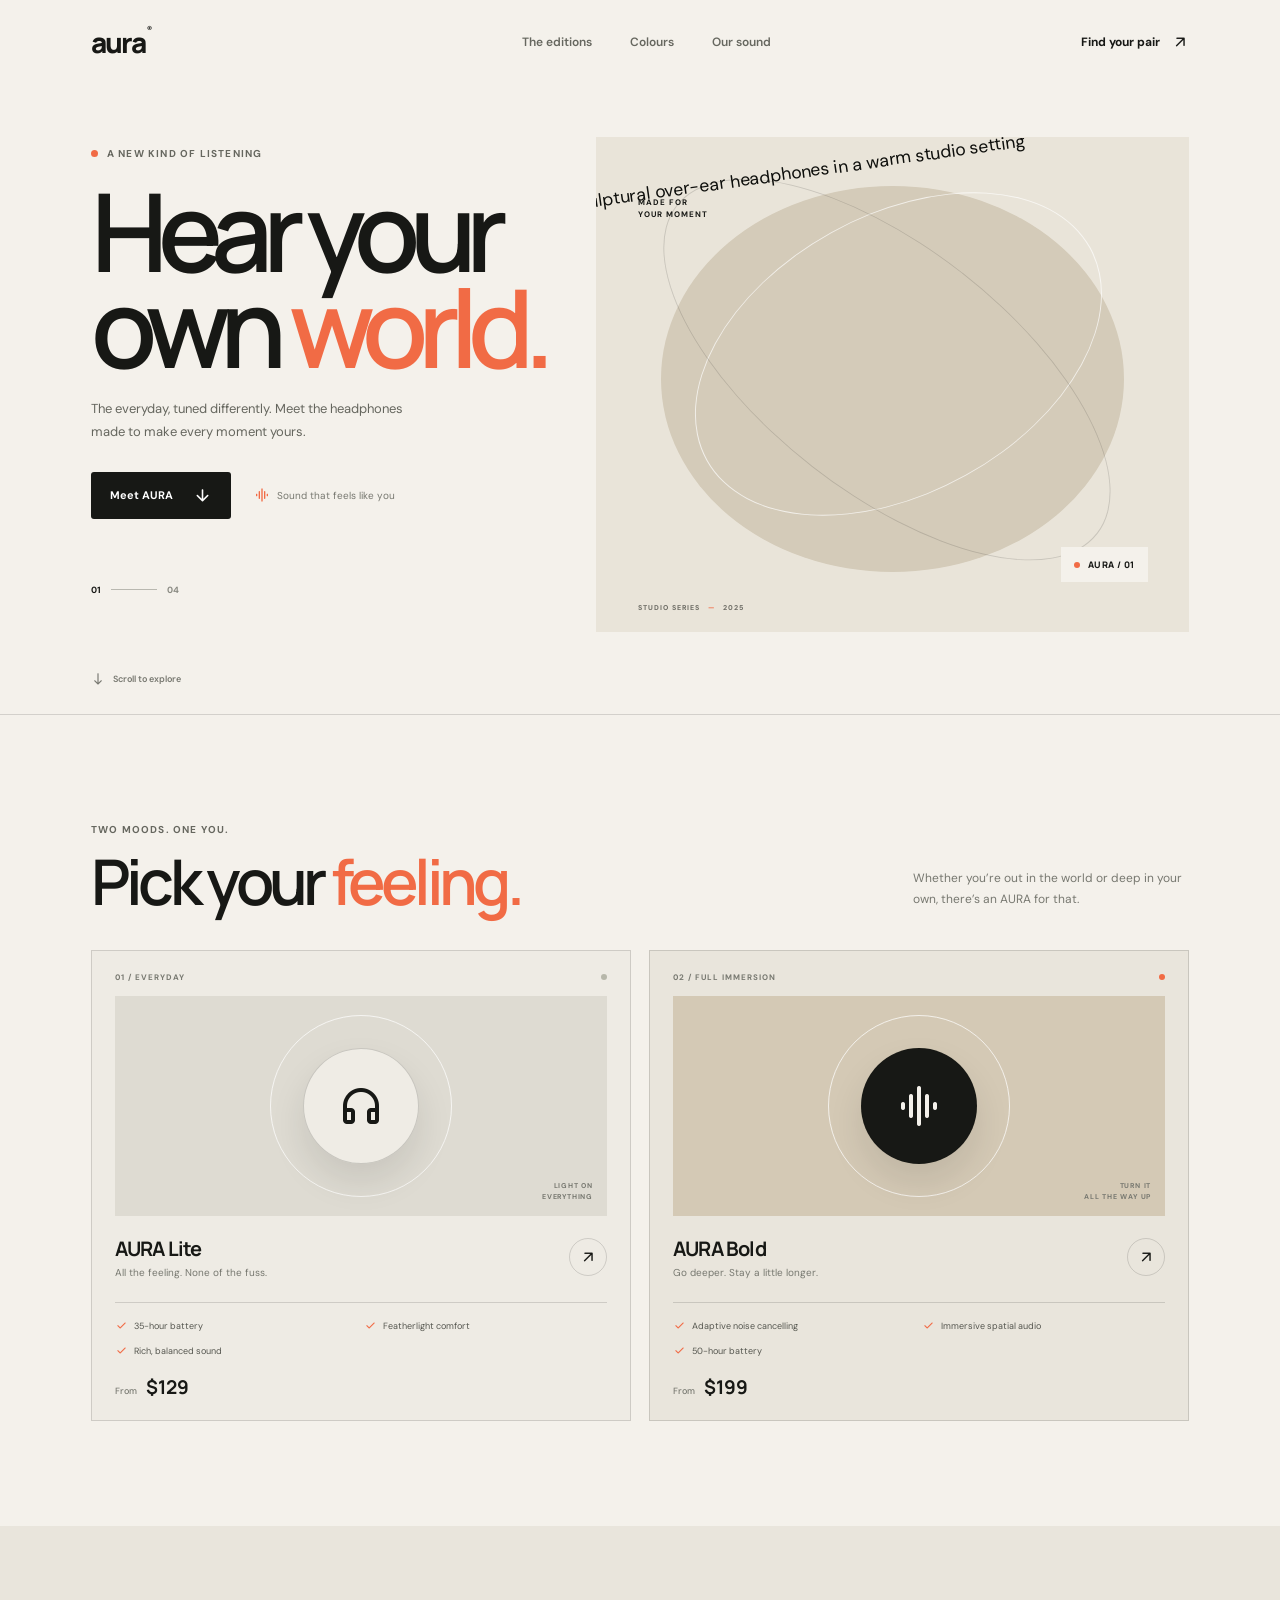
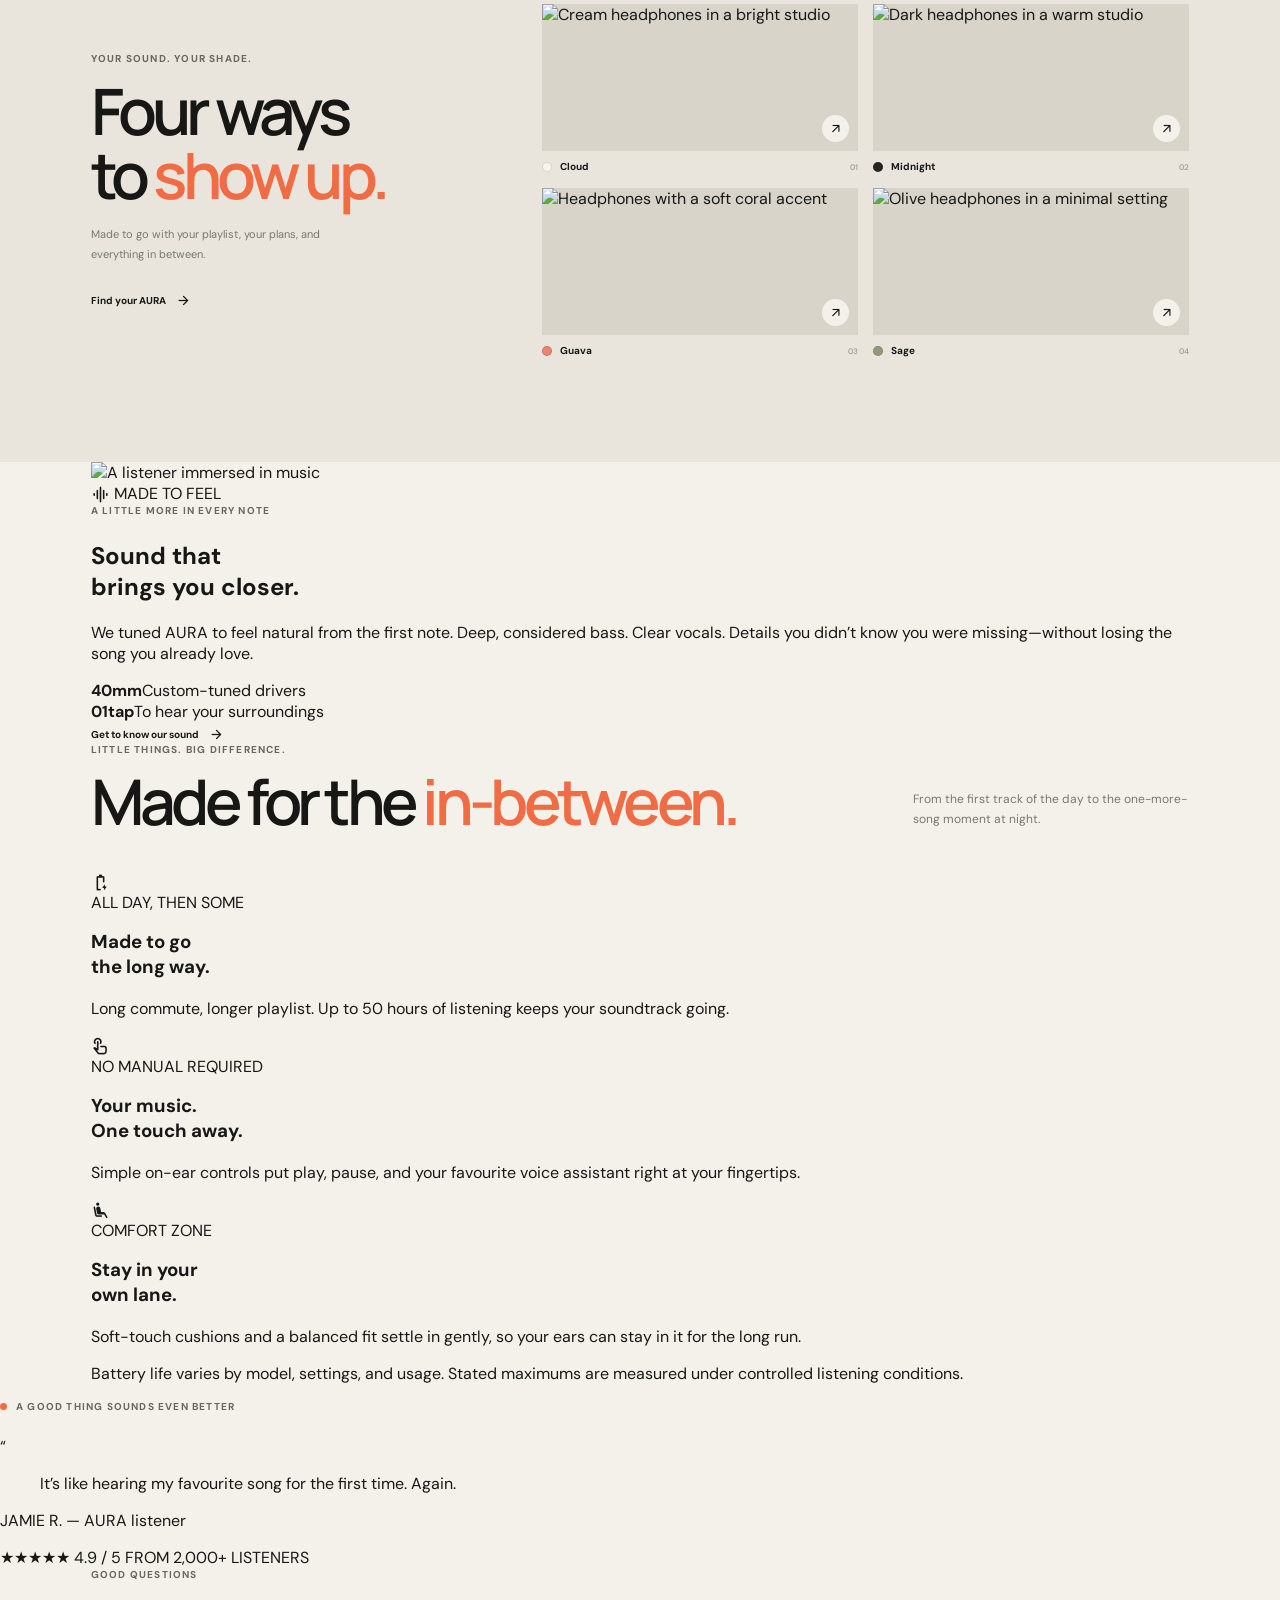
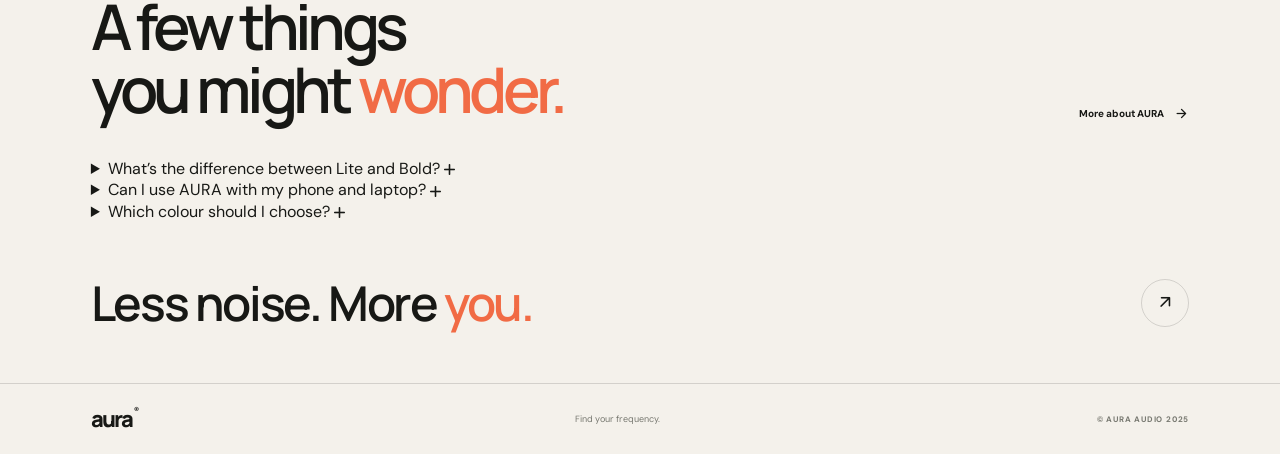
==== index.html @ 3f194fd4 "first commit" ====
<!DOCTYPE html>
<html lang="en">
<head>
  <meta charset="UTF-8">
  <meta name="viewport" content="width=device-width, initial-scale=1.0">
  <meta name="theme-color" content="#f4f1eb">
  <meta name="description" content="Meet AURA headphones. Two ways to listen, four colours to make them yours.">
  <title>AURA — Hear your own world</title>
  <link rel="preconnect" href="https://fonts.googleapis.com">
  <link rel="preconnect" href="https://fonts.gstatic.com" crossorigin>
  <link href="https://fonts.googleapis.com/css2?family=DM+Sans:wght@400;500;600;700&family=Manrope:wght@400;500;600;700;800&display=swap" rel="stylesheet">
  <link href="https://fonts.googleapis.com/css2?family=Material+Symbols+Rounded:opsz,wght,FILL,GRAD@20..48,400,0,0" rel="stylesheet">
  <script>tailwind = { config: { corePlugins: { preflight: false } } };</script>
  <script src="https://cdn.tailwindcss.com"></script>
  <link rel="stylesheet" href="style.css">
</head>
<body>
  <header class="site-header">
    <a class="wordmark" href="#" aria-label="AURA home">aura<span>®</span></a>
    <nav class="main-nav" aria-label="Main navigation">
      <a href="index.html#editions">The editions</a>
      <a href="index.html#colours">Colours</a>
      <a href="story.html">Our sound</a>
    </nav>
    <a class="header-cta" href="lite.html">Find your pair <span class="material-symbols-rounded" aria-hidden="true">arrow_outward</span></a>
  </header>

  <main>
    <section class="hero" id="story">
      <div class="hero-copy">
        <p class="eyebrow"><span class="eyebrow-dot"></span> A new kind of listening</p>
        <h1>Hear your<br>own <span>world.</span></h1>
        <p class="hero-description">The everyday, tuned differently. Meet the headphones made to make every moment yours.</p>
        <div class="hero-actions flex flex-wrap items-center gap-4">
          <a class="button button-dark inline-flex items-center gap-3" href="#editions">Meet AURA <span class="material-symbols-rounded" aria-hidden="true">arrow_downward</span></a>
          <p class="hero-note"><span class="material-symbols-rounded" aria-hidden="true">graphic_eq</span> Sound that feels like you</p>
        </div>
        <div class="hero-index"><span>01</span><span class="index-line"></span><span>04</span></div>
      </div>
      <div class="hero-art" aria-label="AURA over-ear headphones">
        <div class="art-orbit orbit-one"></div>
        <div class="art-orbit orbit-two"></div>
        <span class="art-caption">MADE FOR<br>YOUR MOMENT</span>
        <img
          class="hero-image"
          src="https://images.unsplash.com/photo-1505740420928-5e560c06d30e?auto=format&fit=crop&w=1200&q=90"
          alt="Sculptural over-ear headphones in a warm studio setting"
        >
        <div class="image-tag"><span class="tag-dot"></span> AURA / 01</div>
        <div class="image-counter">STUDIO SERIES <span>—</span> 2025</div>
      </div>
      <a class="scroll-cue" href="#editions"><span class="material-symbols-rounded" aria-hidden="true">south</span> Scroll to explore</a>
    </section>

    <section class="editions section-wrap" id="editions">
      <div class="section-heading">
        <div>
          <p class="eyebrow">Two moods. One you.</p>
          <h2>Pick your <span>feeling.</span></h2>
        </div>
        <p class="section-intro">Whether you’re out in the world or deep in your own, there’s an AURA for that.</p>
      </div>
      <div class="edition-grid">
        <article class="edition-card lite-card">
          <div class="edition-topline"><span>01 / EVERYDAY</span><span class="edition-dot"></span></div>
          <div class="edition-art lite-art">
            <span class="material-symbols-rounded edition-icon" aria-hidden="true">headphones</span>
            <span class="art-side-note">LIGHT ON<br>EVERYTHING</span>
          </div>
          <div class="edition-info">
            <div><h3>AURA Lite</h3><p>All the feeling. None of the fuss.</p></div>
            <a class="round-link" href="lite.html" aria-label="Explore AURA Lite"><span class="material-symbols-rounded" aria-hidden="true">arrow_outward</span></a>
          </div>
          <ul class="feature-list">
            <li><span class="material-symbols-rounded" aria-hidden="true">check</span> 35-hour battery</li>
            <li><span class="material-symbols-rounded" aria-hidden="true">check</span> Featherlight comfort</li>
            <li><span class="material-symbols-rounded" aria-hidden="true">check</span> Rich, balanced sound</li>
          </ul>
          <div class="edition-price"><span>From</span> $129</div>
        </article>

        <article class="edition-card bold-card">
          <div class="edition-topline"><span>02 / FULL IMMERSION</span><span class="edition-dot"></span></div>
          <div class="edition-art bold-art">
            <span class="material-symbols-rounded edition-icon" aria-hidden="true">graphic_eq</span>
            <span class="art-side-note">TURN IT<br>ALL THE WAY UP</span>
          </div>
          <div class="edition-info">
            <div><h3>AURA Bold</h3><p>Go deeper. Stay a little longer.</p></div>
            <a class="round-link" href="bold.html" aria-label="Explore AURA Bold"><span class="material-symbols-rounded" aria-hidden="true">arrow_outward</span></a>
          </div>
          <ul class="feature-list">
            <li><span class="material-symbols-rounded" aria-hidden="true">check</span> Adaptive noise cancelling</li>
            <li><span class="material-symbols-rounded" aria-hidden="true">check</span> Immersive spatial audio</li>
            <li><span class="material-symbols-rounded" aria-hidden="true">check</span> 50-hour battery</li>
          </ul>
          <div class="edition-price"><span>From</span> $199</div>
        </article>
      </div>
    </section>

    <section class="colours section-wrap" id="colours">
      <div class="colour-copy">
        <p class="eyebrow">Your sound. Your shade.</p>
        <h2>Four ways<br>to <span>show up.</span></h2>
        <p>Made to go with your playlist, your plans, and everything in between.</p>
        <a class="text-link" href="lite.html">Find your AURA <span class="material-symbols-rounded" aria-hidden="true">arrow_forward</span></a>
      </div>
      <div class="colour-grid">
        <article class="colour-card colour-cream">
          <div class="colour-photo"><img src="https://images.unsplash.com/photo-1546435770-a3e426bf472b?auto=format&fit=crop&w=700&q=85" alt="Cream headphones in a bright studio" loading="lazy"><span class="material-symbols-rounded" aria-hidden="true">arrow_outward</span></div>
          <div class="colour-name"><span class="swatch swatch-cream"></span><span>Cloud</span><span class="colour-number">01</span></div>
        </article>
        <article class="colour-card colour-black">
          <div class="colour-photo"><img src="https://images.unsplash.com/photo-1505740420928-5e560c06d30e?auto=format&fit=crop&w=700&q=85" alt="Dark headphones in a warm studio" loading="lazy"><span class="material-symbols-rounded" aria-hidden="true">arrow_outward</span></div>
          <div class="colour-name"><span class="swatch swatch-black"></span><span>Midnight</span><span class="colour-number">02</span></div>
        </article>
        <article class="colour-card colour-coral">
          <div class="colour-photo"><img src="https://images.unsplash.com/photo-1590658268037-6bf12165a8df?auto=format&fit=crop&w=700&q=85" alt="Headphones with a soft coral accent" loading="lazy"><span class="material-symbols-rounded" aria-hidden="true">arrow_outward</span></div>
          <div class="colour-name"><span class="swatch swatch-coral"></span><span>Guava</span><span class="colour-number">03</span></div>
        </article>
        <article class="colour-card colour-green">
          <div class="colour-photo"><img src="https://images.unsplash.com/photo-1484704849700-f032a568e944?auto=format&fit=crop&w=700&q=85" alt="Olive headphones in a minimal setting" loading="lazy"><span class="material-symbols-rounded" aria-hidden="true">arrow_outward</span></div>
          <div class="colour-name"><span class="swatch swatch-green"></span><span>Sage</span><span class="colour-number">04</span></div>
        </article>
      </div>
    </section>

    <section class="sound-section section-wrap">
      <div class="sound-visual">
        <img src="https://images.unsplash.com/photo-1516280440614-37939bbacd81?auto=format&fit=crop&w=1100&q=85" alt="A listener immersed in music" loading="lazy">
        <div class="sound-visual-note"><span class="material-symbols-rounded" aria-hidden="true">graphic_eq</span> MADE TO FEEL</div>
      </div>
      <div class="sound-copy">
        <p class="eyebrow">A little more in every note</p>
        <h2>Sound that<br>brings you <span>closer.</span></h2>
        <p>We tuned AURA to feel natural from the first note. Deep, considered bass. Clear vocals. Details you didn’t know you were missing—without losing the song you already love.</p>
        <div class="sound-stats">
          <div><strong>40<span>mm</span></strong><span>Custom-tuned drivers</span></div>
          <div><strong>01<span>tap</span></strong><span>To hear your surroundings</span></div>
        </div>
        <a class="text-link" href="story.html">Get to know our sound <span class="material-symbols-rounded" aria-hidden="true">arrow_forward</span></a>
      </div>
    </section>

    <section class="experience-section section-wrap">
      <div class="section-heading">
        <div><p class="eyebrow">Little things. Big difference.</p><h2>Made for the <span>in-between.</span></h2></div>
        <p class="section-intro">From the first track of the day to the one-more-song moment at night.</p>
      </div>
      <div class="experience-grid grid gap-4">
        <article class="experience-card">
          <span class="material-symbols-rounded" aria-hidden="true">battery_charging_full</span>
          <p class="experience-label">ALL DAY, THEN SOME</p>
          <h3>Made to go<br>the long way.</h3>
          <p>Long commute, longer playlist. Up to 50 hours of listening keeps your soundtrack going.</p>
        </article>
        <article class="experience-card">
          <span class="material-symbols-rounded" aria-hidden="true">touch_app</span>
          <p class="experience-label">NO MANUAL REQUIRED</p>
          <h3>Your music.<br>One touch away.</h3>
          <p>Simple on-ear controls put play, pause, and your favourite voice assistant right at your fingertips.</p>
        </article>
        <article class="experience-card">
          <span class="material-symbols-rounded" aria-hidden="true">airline_seat_recline_extra</span>
          <p class="experience-label">COMFORT ZONE</p>
          <h3>Stay in your<br>own lane.</h3>
          <p>Soft-touch cushions and a balanced fit settle in gently, so your ears can stay in it for the long run.</p>
        </article>
      </div>
      <p class="fine-print">Battery life varies by model, settings, and usage. Stated maximums are measured under controlled listening conditions.</p>
    </section>

    <section class="quote-section">
      <p class="eyebrow"><span class="eyebrow-dot"></span> A good thing sounds even better</p>
      <span class="quote-mark" aria-hidden="true">“</span>
      <blockquote>It’s like hearing my favourite song for the first time. Again.</blockquote>
      <p class="quote-credit">JAMIE R. <span>— AURA listener</span></p>
      <div class="quote-rating" aria-label="Five out of five stars">★★★★★ <span>4.9 / 5 FROM 2,000+ LISTENERS</span></div>
    </section>

    <section class="faq-section section-wrap">
      <div class="section-heading">
        <div><p class="eyebrow">Good questions</p><h2>A few things<br>you might <span>wonder.</span></h2></div>
        <a class="text-link" href="story.html#faq">More about AURA <span class="material-symbols-rounded" aria-hidden="true">arrow_forward</span></a>
      </div>
      <div class="faq-list">
        <details><summary>What’s the difference between Lite and Bold?<span class="material-symbols-rounded" aria-hidden="true">add</span></summary><p>Lite keeps things light and straightforward, with comfortable everyday listening and up to 35 hours of battery. Bold adds adaptive noise cancelling, spatial audio, and up to 50 hours of battery life for deeper immersion.</p></details>
        <details><summary>Can I use AURA with my phone and laptop?<span class="material-symbols-rounded" aria-hidden="true">add</span></summary><p>Yes. AURA headphones connect wirelessly to your everyday Bluetooth devices, so you can move between your phone, tablet, and computer.</p></details>
        <details><summary>Which colour should I choose?<span class="material-symbols-rounded" aria-hidden="true">add</span></summary><p>Cloud, Midnight, Guava, and Sage are available across both editions. Go with the shade that feels most like you.</p></details>
      </div>
    </section>

    <section class="closing-banner">
      <p>Less noise. More <span>you.</span></p>
      <a href="lite.html" aria-label="Explore AURA headphones"><span class="material-symbols-rounded" aria-hidden="true">arrow_outward</span></a>
    </section>
  </main>

  <footer class="site-footer">
    <a class="wordmark" href="#" aria-label="AURA home">aura<span>®</span></a>
    <p>Find your frequency.</p>
    <span>© AURA AUDIO 2025</span>
  </footer>
</body>
</html>
---- style.css ----
:root {
  color-scheme: light;
  --paper: #f4f1eb;
  --ink: #171815;
  --muted: #777870;
  --orange: #f16b45;
  --line: rgba(23, 24, 21, 0.15);
  --display: "Manrope", sans-serif;
  --body: "DM Sans", sans-serif;
}

* {
  box-sizing: border-box;
}

html {
  scroll-behavior: smooth;
}

body {
  margin: 0;
  background: var(--paper);
  color: var(--ink);
  font-family: var(--body);
  -webkit-font-smoothing: antialiased;
}

a {
  color: inherit;
  text-decoration: none;
}

.material-symbols-rounded {
  font-size: 19px;
  font-weight: normal;
  line-height: 1;
  vertical-align: middle;
  font-variation-settings: "FILL" 0, "wght" 400, "GRAD" 0, "opsz" 24;
}

.site-header {
  height: 84px;
  max-width: 1440px;
  margin: 0 auto;
  padding: 0 7.1%;
  display: flex;
  align-items: center;
  justify-content: space-between;
}

.wordmark {
  font-family: var(--display);
  font-size: 28px;
  font-weight: 800;
  letter-spacing: -2px;
}

.wordmark span {
  display: inline-block;
  margin-left: 2px;
  font-family: var(--body);
  font-size: 10px;
  font-weight: 600;
  letter-spacing: 0;
  vertical-align: top;
}

.main-nav {
  display: flex;
  gap: 38px;
  margin-left: 60px;
  color: #66675f;
  font-size: 12px;
  font-weight: 600;
}

.main-nav a,
.header-cta,
.text-link {
  transition: color 180ms ease;
}

.main-nav a:hover,
.header-cta:hover,
.text-link:hover {
  color: var(--orange);
}

.header-cta {
  display: flex;
  align-items: center;
  gap: 12px;
  font-size: 12px;
  font-weight: 700;
}

.header-cta .material-symbols-rounded {
  font-size: 17px;
}

.hero {
  position: relative;
  display: grid;
  grid-template-columns: 0.92fr 1.08fr;
  min-height: 630px;
  max-width: 1440px;
  margin: 0 auto;
  padding: 48px 7.1% 78px;
  overflow: hidden;
}

.hero-copy {
  position: relative;
  z-index: 2;
  align-self: center;
  padding: 0 0 25px;
}

.eyebrow {
  display: flex;
  align-items: center;
  gap: 9px;
  margin: 0 0 23px;
  color: #66675f;
  font-size: 10px;
  font-weight: 700;
  letter-spacing: 1.2px;
  text-transform: uppercase;
}

.eyebrow-dot,
.tag-dot {
  width: 7px;
  height: 7px;
  border-radius: 50%;
  background: var(--orange);
}

h1,
h2,
h3,
p {
  margin-top: 0;
}

.hero h1 {
  margin-bottom: 22px;
  font-family: var(--display);
  font-size: clamp(70px, 8.5vw, 122px);
  font-weight: 600;
  letter-spacing: -0.095em;
  line-height: 0.88;
}

.hero h1 span,
.section-heading h2 span,
.colour-copy h2 span,
.closing-banner p span {
  color: var(--orange);
}

.hero-description {
  max-width: 330px;
  margin-bottom: 28px;
  color: #65665e;
  font-size: 13px;
  line-height: 1.8;
}

.hero-actions {
  display: flex;
  align-items: center;
  gap: 23px;
}

.button {
  min-height: 47px;
  display: inline-flex;
  align-items: center;
  justify-content: center;
  gap: 20px;
  padding: 0 19px;
  border-radius: 3px;
  font-size: 11px;
  font-weight: 700;
  transition: background-color 180ms ease, transform 180ms ease;
}

.button:hover {
  transform: translateY(-2px);
}

.button-dark {
  background: var(--ink);
  color: #fff;
}

.button-dark:hover {
  background: var(--orange);
}

.hero-note {
  display: flex;
  align-items: center;
  gap: 7px;
  margin: 0;
  color: #777870;
  font-size: 10px;
}

.hero-note .material-symbols-rounded {
  color: var(--orange);
  font-size: 16px;
}

.hero-index {
  display: flex;
  align-items: center;
  gap: 10px;
  margin-top: 65px;
  color: #898a82;
  font-size: 9px;
  font-weight: 700;
}

.hero-index span:first-child {
  color: var(--ink);
}

.index-line {
  width: 46px;
  height: 1px;
  background: #b9b8b0;
}

.hero-art {
  position: relative;
  align-self: center;
  min-width: 0;
  height: 495px;
  overflow: hidden;
  background: #e9e4d9;
}

.hero-art::before {
  position: absolute;
  top: 10%;
  left: 11%;
  width: 78%;
  height: 78%;
  border-radius: 50%;
  background: #d4cbb9;
  content: "";
}

.hero-image {
  position: absolute;
  top: 7%;
  left: 2%;
  width: 96%;
  height: 87%;
  object-fit: cover;
  mix-blend-mode: multiply;
  transform: rotate(-8deg) scale(1.1);
  filter: contrast(1.08) saturate(0.85);
}

.art-orbit {
  position: absolute;
  z-index: 1;
  top: 7%;
  left: 14%;
  width: 74%;
  height: 74%;
  border: 1px solid rgba(255, 255, 255, 0.7);
  border-radius: 50%;
  transform: rotate(-29deg) scaleY(0.76);
  pointer-events: none;
}

.orbit-two {
  top: 16%;
  left: 4%;
  width: 90%;
  height: 62%;
  border-color: rgba(23, 24, 21, 0.15);
  transform: rotate(38deg) scaleY(0.8);
}

.art-caption {
  position: absolute;
  z-index: 2;
  top: 12%;
  left: 7%;
  font-size: 8px;
  font-weight: 700;
  letter-spacing: 1px;
  line-height: 1.55;
}

.image-tag {
  position: absolute;
  z-index: 2;
  right: 7%;
  bottom: 10%;
  display: flex;
  align-items: center;
  gap: 8px;
  padding: 11px 13px;
  background: var(--paper);
  font-family: var(--display);
  font-size: 9px;
  font-weight: 800;
  letter-spacing: 0.4px;
}

.tag-dot {
  width: 6px;
  height: 6px;
}

.image-counter {
  position: absolute;
  bottom: 4%;
  left: 7%;
  color: #6b6a63;
  font-size: 7px;
  font-weight: 700;
  letter-spacing: 1px;
}

.image-counter span {
  padding: 0 5px;
  color: var(--orange);
}

.scroll-cue {
  position: absolute;
  bottom: 28px;
  left: 7.1%;
  display: flex;
  align-items: center;
  gap: 8px;
  color: #777870;
  font-size: 9px;
  font-weight: 600;
}

.scroll-cue .material-symbols-rounded {
  font-size: 14px;
}

.section-wrap {
  max-width: 1440px;
  margin: 0 auto;
  padding-right: 7.1%;
  padding-left: 7.1%;
}

.editions {
  padding-top: 108px;
  padding-bottom: 105px;
  border-top: 1px solid var(--line);
}

.section-heading {
  display: flex;
  align-items: flex-end;
  justify-content: space-between;
  margin-bottom: 37px;
}

.section-heading .eyebrow,
.colour-copy .eyebrow {
  margin-bottom: 14px;
}

.section-heading h2,
.colour-copy h2 {
  margin: 0;
  font-family: var(--display);
  font-size: clamp(40px, 5vw, 63px);
  font-weight: 600;
  letter-spacing: -0.075em;
  line-height: 1;
}

.section-intro {
  max-width: 275px;
  margin: 0 1px 4px 24px;
  color: #777870;
  font-size: 12px;
  line-height: 1.7;
}

.edition-grid {
  display: grid;
  grid-template-columns: 1fr 1fr;
  gap: 18px;
}

.edition-card {
  position: relative;
  min-width: 0;
  padding: 21px 23px 20px;
  border: 1px solid var(--line);
  background: #eeebe4;
}

.bold-card {
  background: #e9e5dc;
}

.edition-topline {
  display: flex;
  align-items: center;
  justify-content: space-between;
  color: #777870;
  font-size: 8px;
  font-weight: 700;
  letter-spacing: 1px;
}

.edition-dot {
  width: 6px;
  height: 6px;
  border-radius: 50%;
  background: #b7b7aa;
}

.bold-card .edition-dot {
  background: var(--orange);
}

.edition-art {
  position: relative;
  display: grid;
  min-height: 220px;
  margin: 14px 0 19px;
  overflow: hidden;
  place-items: center;
}

.lite-art {
  background: #dedbd2;
}

.bold-art {
  background: #d4c9b5;
}

.edition-art::before {
  position: absolute;
  width: 180px;
  height: 180px;
  border: 1px solid rgba(255, 255, 255, 0.72);
  border-radius: 50%;
  content: "";
}

.edition-icon {
  position: relative;
  z-index: 1;
  display: grid;
  width: 116px;
  height: 116px;
  border: 1px solid rgba(23, 24, 21, 0.18);
  border-radius: 50%;
  background: rgba(244, 241, 235, 0.78);
  color: var(--ink);
  font-size: 48px;
  place-items: center;
  box-shadow: 0 18px 35px rgba(23, 24, 21, 0.1);
}

.bold-art .edition-icon {
  background: var(--ink);
  color: var(--paper);
}

.art-side-note {
  position: absolute;
  right: 14px;
  bottom: 14px;
  color: #777870;
  font-size: 7px;
  font-weight: 700;
  letter-spacing: 0.8px;
  line-height: 1.6;
  text-align: right;
}

.edition-info {
  display: flex;
  align-items: center;
  justify-content: space-between;
}

.edition-info h3 {
  margin-bottom: 4px;
  font-family: var(--display);
  font-size: 20px;
  font-weight: 700;
  letter-spacing: -0.8px;
}

.edition-info p {
  margin: 0;
  color: #777870;
  font-size: 10px;
}

.round-link,
.closing-banner > a {
  display: grid;
  width: 38px;
  height: 38px;
  border: 1px solid var(--line);
  border-radius: 50%;
  transition: color 180ms ease, background-color 180ms ease;
  place-items: center;
}

.round-link:hover,
.closing-banner > a:hover {
  background: var(--ink);
  color: white;
}

.round-link .material-symbols-rounded {
  font-size: 17px;
}

.feature-list {
  display: grid;
  grid-template-columns: 1fr 1fr;
  gap: 12px 6px;
  margin: 23px 0 17px;
  padding: 16px 0 0;
  border-top: 1px solid var(--line);
  list-style: none;
}

.feature-list li {
  display: flex;
  align-items: center;
  gap: 6px;
  color: #55564f;
  font-size: 9px;
}

.feature-list .material-symbols-rounded {
  color: var(--orange);
  font-size: 13px;
}

.edition-price {
  font-family: var(--display);
  font-size: 19px;
  font-weight: 700;
}

.edition-price span {
  margin-right: 5px;
  color: #777870;
  font-family: var(--body);
  font-size: 9px;
  font-weight: 500;
}

.colours {
  display: grid;
  grid-template-columns: 0.72fr 1.28fr;
  gap: 8%;
  align-items: center;
  padding-top: 78px;
  padding-bottom: 105px;
  background: #e9e5dc;
}

.colour-copy h2 {
  font-size: clamp(45px, 5vw, 65px);
}

.colour-copy > p:not(.eyebrow) {
  max-width: 260px;
  margin: 18px 0 23px;
  color: #777870;
  font-size: 11px;
  line-height: 1.8;
}

.text-link {
  display: inline-flex;
  align-items: center;
  gap: 10px;
  font-size: 10px;
  font-weight: 700;
}

.text-link .material-symbols-rounded {
  font-size: 15px;
}

.colour-grid {
  display: grid;
  grid-template-columns: 1fr 1fr;
  gap: 15px;
}

.colour-card {
  min-width: 0;
}

.colour-photo {
  position: relative;
  height: 147px;
  overflow: hidden;
  background: #d9d4c9;
}

.colour-photo img {
  width: 100%;
  height: 100%;
  object-fit: cover;
  transition: transform 300ms ease;
}

.colour-card:hover .colour-photo img {
  transform: scale(1.04);
}

.colour-photo > .material-symbols-rounded {
  position: absolute;
  right: 9px;
  bottom: 9px;
  display: grid;
  width: 27px;
  height: 27px;
  border-radius: 50%;
  background: var(--paper);
  font-size: 14px;
  place-items: center;
}

.colour-name {
  display: flex;
  align-items: center;
  gap: 8px;
  padding-top: 9px;
  font-size: 10px;
  font-weight: 700;
}

.swatch {
  width: 10px;
  height: 10px;
  border: 1px solid rgba(23, 24, 21, 0.14);
  border-radius: 50%;
}

.swatch-cream {
  background: #f7f4ed;
}

.swatch-black {
  background: #252621;
}

.swatch-coral {
  background: #e98570;
}

.swatch-green {
  background: #929b79;
}

.colour-number {
  margin-left: auto;
  color: #98988f;
  font-size: 8px;
  font-weight: 500;
}

.closing-banner {
  display: flex;
  align-items: center;
  justify-content: space-between;
  max-width: 1440px;
  margin: 0 auto;
  padding: 48px 7.1%;
}

.closing-banner p {
  margin: 0;
  font-family: var(--display);
  font-size: clamp(30px, 4vw, 48px);
  font-weight: 600;
  letter-spacing: -2.4px;
}

.closing-banner > a {
  width: 48px;
  height: 48px;
}

.site-footer {
  display: flex;
  align-items: center;
  justify-content: space-between;
  padding: 20px 7.1%;
  border-top: 1px solid var(--line);
}

.site-footer .wordmark {
  font-size: 22px;
}

.site-footer p,
.site-footer > span {
  margin: 0;
  color: #777870;
  font-size: 9px;
}

.site-footer > span {
  font-size: 8px;
  font-weight: 700;
  letter-spacing: 0.8px;
}

@media (min-width: 1441px) {
  .section-wrap {
    padding-right: 102px;
    padding-left: 102px;
  }
}

@media (max-width: 900px) {
  .site-header {
    padding-right: 5%;
    padding-left: 5%;
  }

  .main-nav {
    gap: 20px;
    margin-left: 0;
  }

  .hero {
    grid-template-columns: 0.9fr 1.1fr;
    min-height: 560px;
    padding-right: 5%;
    padding-left: 5%;
  }

  .hero-art {
    height: 420px;
  }

  .hero h1 {
    font-size: clamp(68px, 9vw, 88px);
  }

  .section-wrap {
    padding-right: 5%;
    padding-left: 5%;
  }

  .colours {
    gap: 5%;
  }

  .colour-photo {
    height: 120px;
  }

  .closing-banner,
  .site-footer {
    padding-right: 5%;
    padding-left: 5%;
  }
}

@media (max-width: 640px) {
  .site-header {
    height: 70px;
    padding-right: 6%;
    padding-left: 6%;
  }

  .wordmark {
    font-size: 25px;
  }

  .main-nav {
    display: none;
  }

  .header-cta {
    gap: 6px;
    font-size: 10px;
  }

  .hero {
    display: flex;
    flex-direction: column;
    align-items: stretch;
    min-height: 0;
    padding: 48px 6% 69px;
  }

  .hero-copy {
    padding: 0;
  }

  .hero h1 {
    font-size: clamp(74px, 18vw, 106px);
  }

  .hero-description {
    max-width: 300px;
    font-size: 12px;
  }

  .hero-index {
    display: none;
  }

  .hero-art {
    width: 100%;
    height: min(105vw, 390px);
    margin-top: 36px;
  }

  .scroll-cue {
    bottom: 26px;
    left: 6%;
  }

  .section-wrap {
    padding-right: 6%;
    padding-left: 6%;
  }

  .editions {
    padding-top: 72px;
    padding-bottom: 72px;
  }

  .section-heading {
    display: block;
    margin-bottom: 26px;
  }

  .section-heading h2,
  .colour-copy h2 {
    font-size: 48px;
  }

  .section-intro {
    max-width: 300px;
    margin: 16px 0 0;
  }

  .edition-grid {
    grid-template-columns: 1fr;
    gap: 14px;
  }

  .edition-card {
    padding: 17px;
  }

  .edition-art {
    min-height: 190px;
  }

  .feature-list li {
    font-size: 9px;
  }

  .colours {
    grid-template-columns: 1fr;
    gap: 31px;
    padding-top: 66px;
    padding-bottom: 70px;
  }

  .colour-copy > p:not(.eyebrow) {
    margin: 14px 0 18px;
  }

  .colour-grid {
    gap: 12px;
  }

  .colour-photo {
    height: 30vw;
    min-height: 105px;
  }

  .colour-name {
    gap: 6px;
    font-size: 9px;
  }

  .closing-banner {
    padding: 35px 6%;
  }

  .closing-banner p {
    max-width: 250px;
    font-size: 34px;
    line-height: 1.08;
  }

  .site-footer {
    padding: 17px 6%;
  }

  .site-footer p {
    display: none;
  }
}

@media (prefers-reduced-motion: reduce) {
  *,
  *::before,
  *::after {
    scroll-behavior: auto !important;
    transition-duration: 0.01ms !important;
  }
}
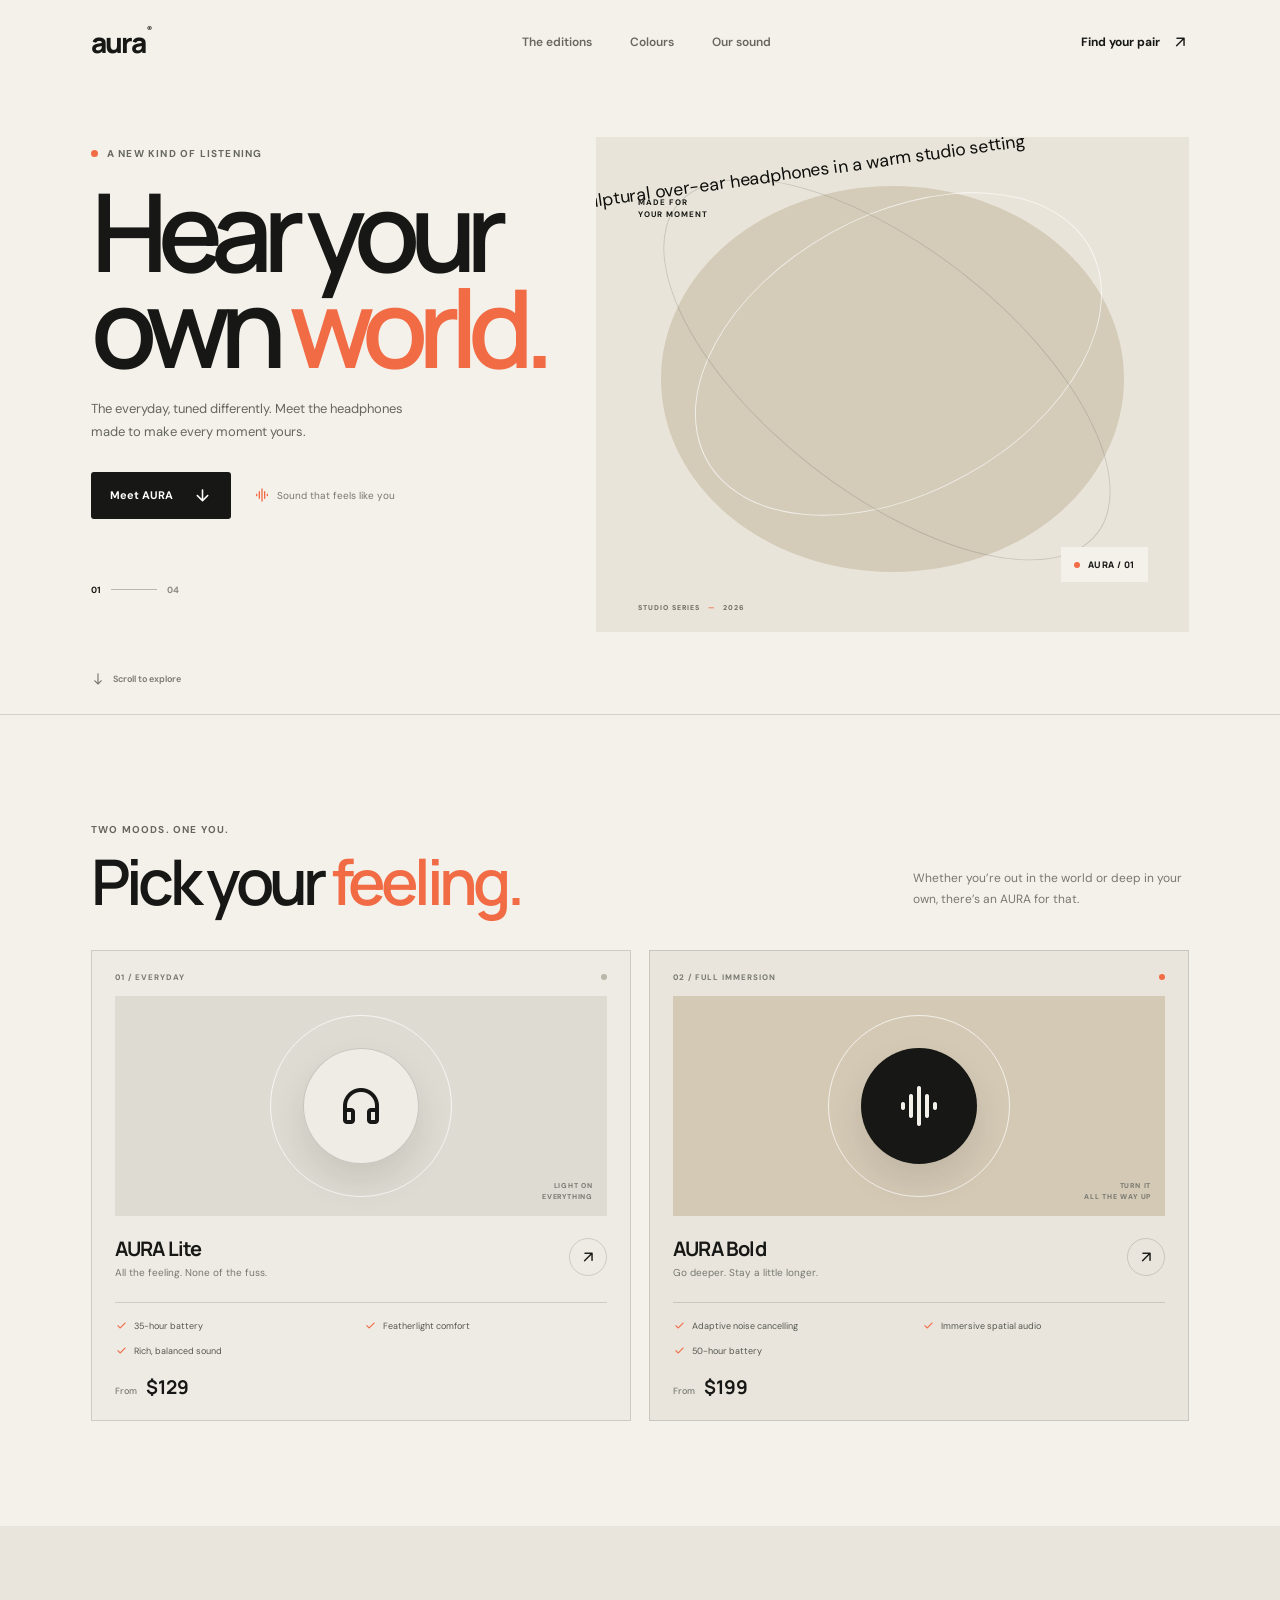
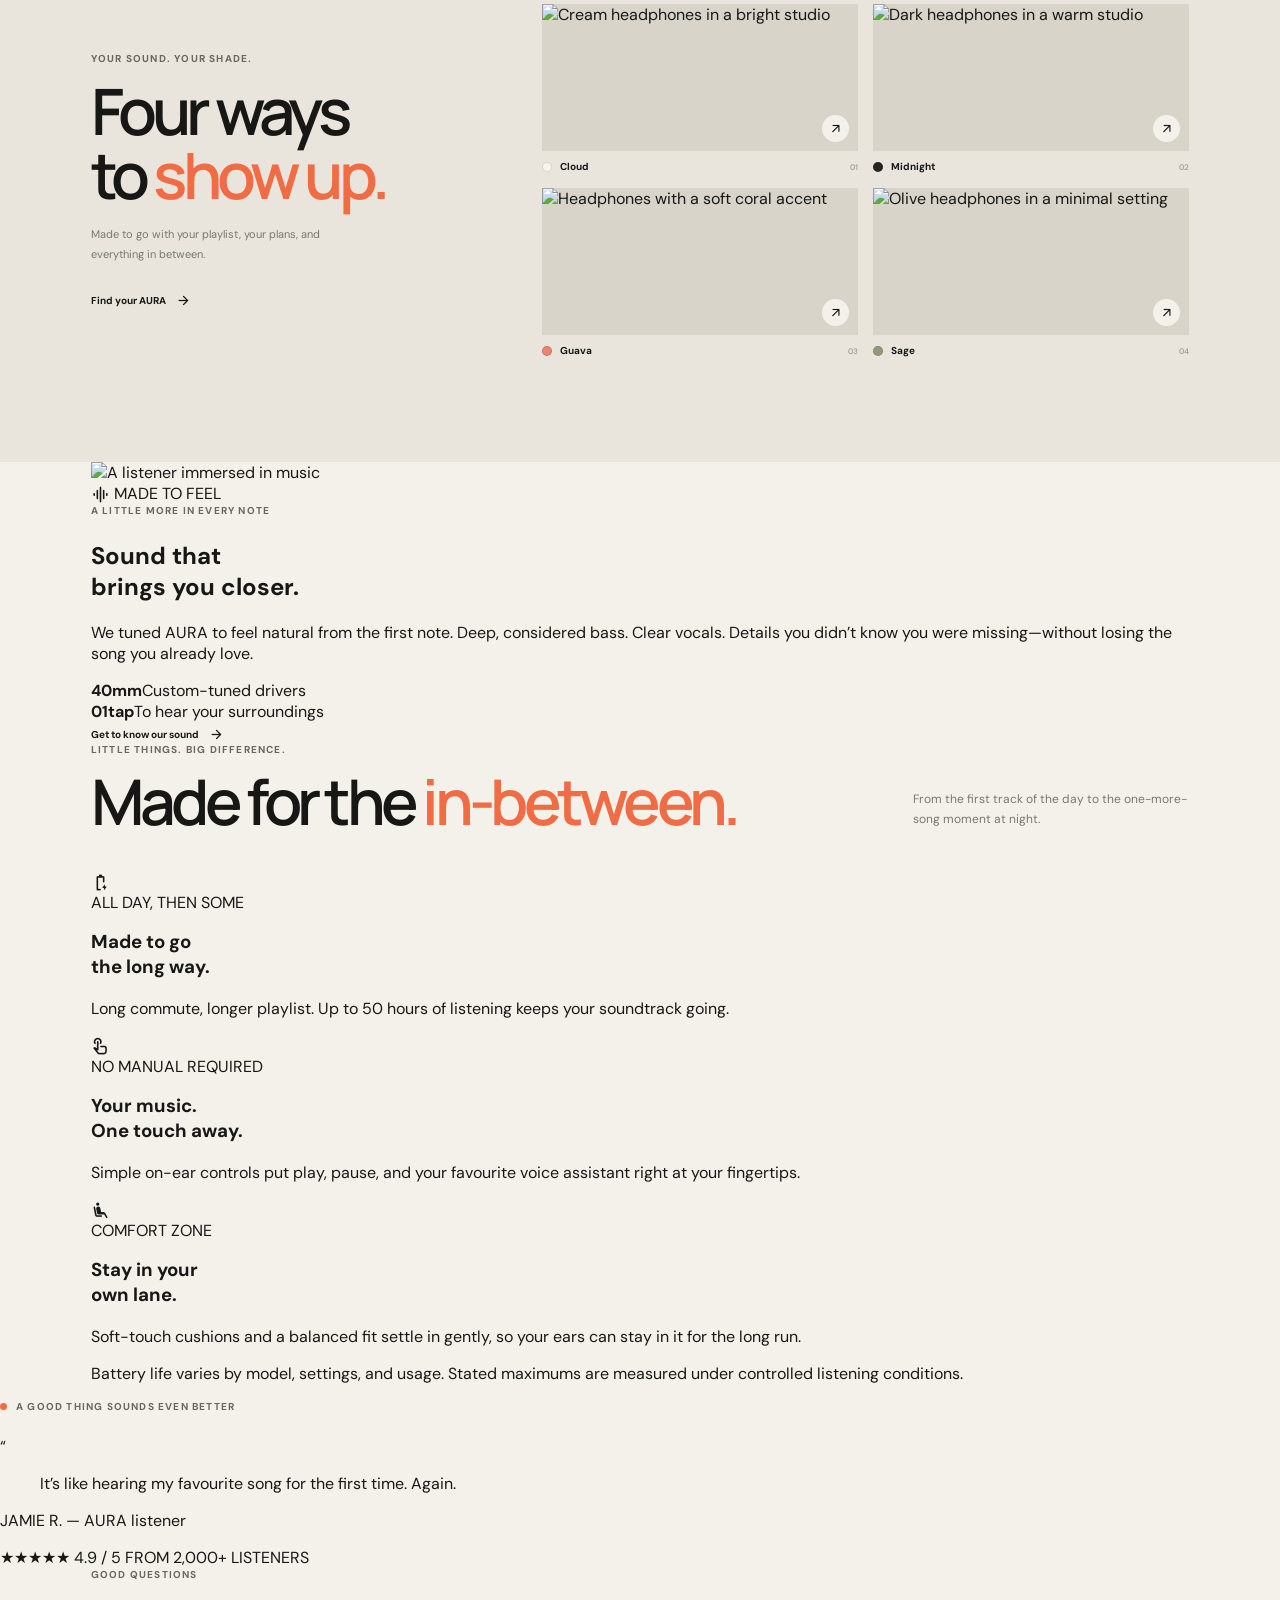
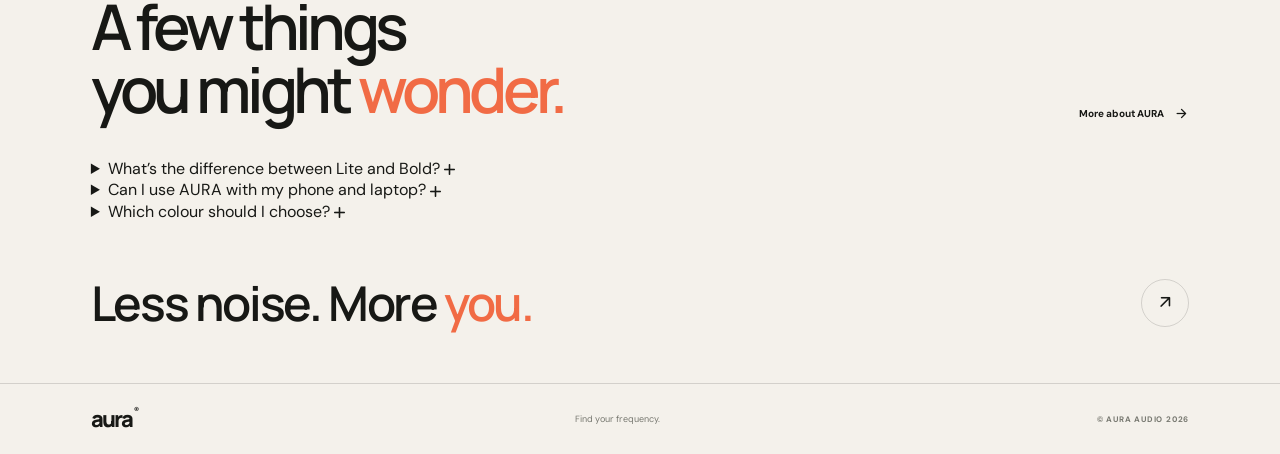
==== commit 12c19a33: "update year in image counter and footer to 2026" ====
--- a/index.html
+++ b/index.html
@@ -47,7 +47,7 @@
           alt="Sculptural over-ear headphones in a warm studio setting"
         >
         <div class="image-tag"><span class="tag-dot"></span> AURA / 01</div>
-        <div class="image-counter">STUDIO SERIES <span>—</span> 2025</div>
+        <div class="image-counter">STUDIO SERIES <span>—</span> 2026</div>
       </div>
       <a class="scroll-cue" href="#editions"><span class="material-symbols-rounded" aria-hidden="true">south</span> Scroll to explore</a>
     </section>
@@ -200,7 +200,7 @@
   <footer class="site-footer">
     <a class="wordmark" href="#" aria-label="AURA home">aura<span>®</span></a>
     <p>Find your frequency.</p>
-    <span>© AURA AUDIO 2025</span>
+    <span>© AURA AUDIO 2026</span>
   </footer>
 </body>
 </html>
